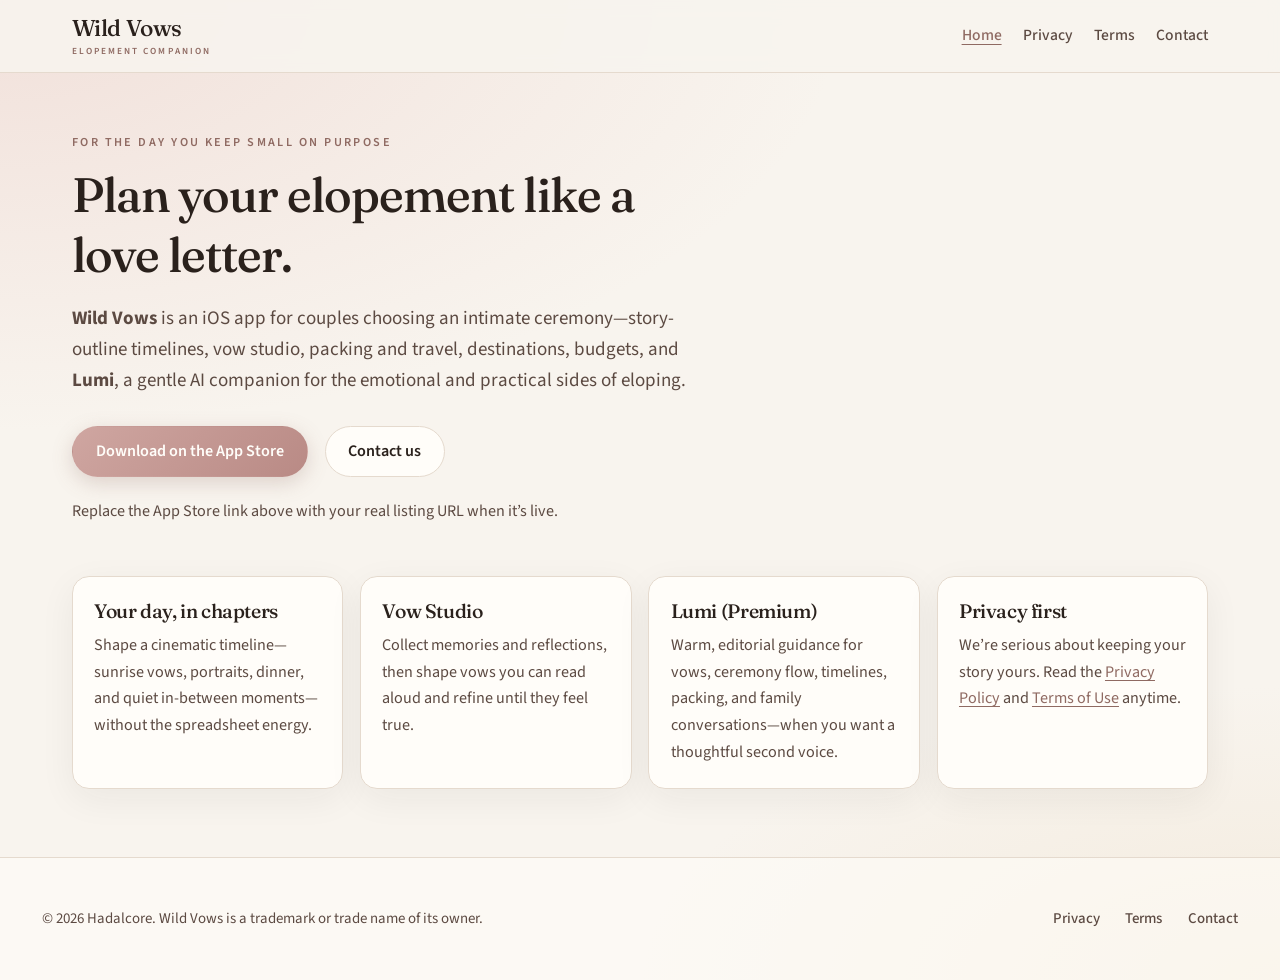
==== index.html @ b52c74f3 "Add files via upload" ====
<!DOCTYPE html>
<html lang="en">
<head>
  <meta charset="utf-8">
  <meta name="viewport" content="width=device-width, initial-scale=1">
  <title>Wild Vows — Elopement planning, made gentle</title>
  <meta name="description" content="Wild Vows helps couples plan intimate elopements—timelines, vows, packing, destinations, and thoughtful AI guidance.">
  <link rel="preconnect" href="https://fonts.googleapis.com">
  <link rel="preconnect" href="https://fonts.gstatic.com" crossorigin>
  <link href="https://fonts.googleapis.com/css2?family=Fraunces:ital,opsz,wght@0,9..144,400;0,9..144,600;1,9..144,400&family=Source+Sans+3:ital,wght@0,400;0,600;0,700;1,400&display=swap" rel="stylesheet">
  <link rel="stylesheet" href="css/styles.css">
  <link rel="icon" href="data:image/svg+xml,<svg xmlns='http://www.w3.org/2000/svg' viewBox='0 0 32 32'><text y='24' font-size='24'>💍</text></svg>">
</head>
<body>
  <a class="skip-link" href="#main">Skip to content</a>
  <header class="site-header">
    <div class="site-header__inner">
      <a class="site-logo" href="index.html">Wild Vows <small>Elopement companion</small></a>
      <nav class="nav" aria-label="Primary">
        <a href="index.html" aria-current="page">Home</a>
        <a href="privacy/">Privacy</a>
        <a href="terms/">Terms</a>
        <a href="contact/">Contact</a>
      </nav>
    </div>
  </header>

  <main id="main">
    <section class="hero">
      <p class="hero__eyebrow">For the day you keep small on purpose</p>
      <h1>Plan your elopement like a love letter.</h1>
      <p class="hero__lead">
        <strong>Wild Vows</strong> is an iOS app for couples choosing an intimate ceremony—story-outline timelines, vow studio, packing and travel, destinations, budgets, and <strong>Lumi</strong>, a gentle AI companion for the emotional and practical sides of eloping.
      </p>
      <div class="btn-row">
        <a class="btn btn--primary" href="https://apps.apple.com/app/wild-vows/id0000000000" rel="noopener">Download on the App Store</a>
        <a class="btn btn--ghost" href="contact/">Contact us</a>
      </div>
      <p class="hero__lead" style="margin-top:1.25rem;font-size:0.95rem;">
        Replace the App Store link above with your real listing URL when it’s live.
      </p>
    </section>

    <div class="panel-grid" aria-label="Highlights">
      <article class="panel">
        <h2>Your day, in chapters</h2>
        <p>Shape a cinematic timeline—sunrise vows, portraits, dinner, and quiet in-between moments—without the spreadsheet energy.</p>
      </article>
      <article class="panel">
        <h2>Vow Studio</h2>
        <p>Collect memories and reflections, then shape vows you can read aloud and refine until they feel true.</p>
      </article>
      <article class="panel">
        <h2>Lumi (Premium)</h2>
        <p>Warm, editorial guidance for vows, ceremony flow, timelines, packing, and family conversations—when you want a thoughtful second voice.</p>
      </article>
      <article class="panel">
        <h2>Privacy first</h2>
        <p>We’re serious about keeping your story yours. Read the <a href="privacy/">Privacy Policy</a> and <a href="terms/">Terms of Use</a> anytime.</p>
      </article>
    </div>
  </main>

  <footer class="site-footer">
    <div class="site-footer__inner">
      <p>© <span id="y"></span> Hadalcore. Wild Vows is a trademark or trade name of its owner.</p>
      <nav aria-label="Footer">
        <a href="privacy/">Privacy</a>
        <a href="terms/">Terms</a>
        <a href="contact/">Contact</a>
      </nav>
    </div>
  </footer>
  <script>document.getElementById("y").textContent = new Date().getFullYear();</script>
</body>
</html>
---- css/styles.css ----
/* Wild Vows — static site (GitHub Pages) */

:root {
  --cream: #f8f4ee;
  --cream-warm: #f0e8df;
  --ivory: #fffdf9;
  --ink: #2a211c;
  --ink-soft: #5c4a42;
  --rose: #b98a85;
  --rose-deep: #8f6a62;
  --hairline: #e5dace;
  --max: 42rem;
  --page-pad: clamp(1.25rem, 4vw, 2.5rem);
}

*,
*::before,
*::after {
  box-sizing: border-box;
}

html {
  font-size: 106%;
  scroll-behavior: smooth;
}

body {
  margin: 0;
  min-height: 100vh;
  font-family: "Source Sans 3", system-ui, sans-serif;
  font-weight: 400;
  line-height: 1.65;
  color: var(--ink);
  background: var(--cream);
  background-image:
    radial-gradient(ellipse 120% 80% at 0% 0%, rgba(233, 200, 194, 0.45), transparent 55%),
    radial-gradient(ellipse 100% 60% at 100% 100%, rgba(234, 216, 188, 0.35), transparent 50%);
}

h1,
h2,
h3,
.site-logo {
  font-family: "Fraunces", Georgia, serif;
  font-weight: 500;
  line-height: 1.25;
  letter-spacing: -0.02em;
}

a {
  color: var(--rose-deep);
  text-decoration-thickness: 1px;
  text-underline-offset: 3px;
}

a:hover {
  color: var(--ink);
}

.skip-link {
  position: absolute;
  left: -9999px;
  top: auto;
  width: 1px;
  height: 1px;
  overflow: hidden;
}

.skip-link:focus {
  position: fixed;
  left: var(--page-pad);
  top: 1rem;
  width: auto;
  height: auto;
  padding: 0.5rem 1rem;
  background: var(--ivory);
  border: 1px solid var(--hairline);
  border-radius: 8px;
  z-index: 1000;
}

.site-header {
  position: sticky;
  top: 0;
  z-index: 50;
  background: rgba(248, 244, 238, 0.88);
  backdrop-filter: blur(10px);
  border-bottom: 1px solid var(--hairline);
}

.site-header__inner {
  max-width: 72rem;
  margin: 0 auto;
  padding: 0.85rem var(--page-pad);
  display: flex;
  align-items: center;
  justify-content: space-between;
  gap: 1rem;
  flex-wrap: wrap;
}

.site-logo {
  font-size: 1.35rem;
  color: var(--ink);
  text-decoration: none;
}

.site-logo span {
  font-weight: 600;
}

.site-logo small {
  display: block;
  font-family: "Source Sans 3", sans-serif;
  font-size: 0.55rem;
  font-weight: 600;
  letter-spacing: 0.22em;
  text-transform: uppercase;
  color: var(--rose-deep);
  margin-top: 0.15rem;
}

.nav {
  display: flex;
  flex-wrap: wrap;
  gap: 0.35rem 1.25rem;
  font-size: 0.92rem;
  font-weight: 500;
}

.nav a {
  color: var(--ink-soft);
  text-decoration: none;
}

.nav a:hover {
  color: var(--ink);
}

.nav a[aria-current="page"] {
  color: var(--rose-deep);
  text-decoration: underline;
  text-underline-offset: 4px;
}

main {
  max-width: 72rem;
  margin: 0 auto;
  padding: clamp(2rem, 5vw, 3.5rem) var(--page-pad) 4rem;
}

.hero {
  max-width: 38rem;
  margin-bottom: 3rem;
}

.hero__eyebrow {
  font-size: 0.72rem;
  font-weight: 600;
  letter-spacing: 0.2em;
  text-transform: uppercase;
  color: var(--rose-deep);
  margin: 0 0 0.75rem;
}

.hero h1 {
  font-size: clamp(2.1rem, 5vw, 2.85rem);
  margin: 0 0 1rem;
  color: var(--ink);
}

.hero__lead {
  font-size: 1.12rem;
  color: var(--ink-soft);
  margin: 0 0 1.75rem;
}

.btn-row {
  display: flex;
  flex-wrap: wrap;
  gap: 0.75rem 1rem;
}

.btn {
  display: inline-flex;
  align-items: center;
  justify-content: center;
  padding: 0.65rem 1.35rem;
  font-family: inherit;
  font-size: 0.95rem;
  font-weight: 600;
  border-radius: 999px;
  border: 1px solid transparent;
  text-decoration: none;
  cursor: pointer;
  transition: transform 0.15s ease, box-shadow 0.15s ease;
}

.btn:active {
  transform: scale(0.98);
}

.btn--primary {
  background: linear-gradient(135deg, #cfa6a1, #b98a85);
  color: var(--ivory);
  box-shadow: 0 6px 20px rgba(143, 106, 98, 0.25);
}

.btn--primary:hover {
  color: var(--ivory);
  box-shadow: 0 8px 26px rgba(143, 106, 98, 0.32);
}

.btn--ghost {
  background: var(--ivory);
  color: var(--ink);
  border-color: var(--hairline);
}

.btn--ghost:hover {
  border-color: var(--rose);
  color: var(--ink);
}

.panel-grid {
  display: grid;
  gap: 1rem;
  grid-template-columns: repeat(auto-fit, minmax(15rem, 1fr));
  margin-top: 2.5rem;
}

.panel {
  background: var(--ivory);
  border: 1px solid var(--hairline);
  border-radius: 1rem;
  padding: 1.35rem 1.25rem;
  box-shadow: 0 10px 36px rgba(42, 33, 28, 0.06);
}

.panel h2 {
  font-size: 1.15rem;
  margin: 0 0 0.5rem;
}

.panel p {
  margin: 0;
  font-size: 0.95rem;
  color: var(--ink-soft);
}

.legal {
  max-width: var(--max);
}

.legal h1 {
  font-size: clamp(1.75rem, 4vw, 2.25rem);
  margin-bottom: 0.5rem;
}

.legal .meta {
  font-size: 0.88rem;
  color: var(--ink-soft);
  margin-bottom: 2rem;
}

.legal h2 {
  font-size: 1.25rem;
  margin: 2rem 0 0.65rem;
}

.legal h3 {
  font-size: 1.05rem;
  margin: 1.35rem 0 0.45rem;
}

.legal p,
.legal li {
  margin: 0 0 0.85rem;
  color: var(--ink-soft);
}

.legal ul {
  padding-left: 1.25rem;
}

.legal a {
  font-weight: 600;
}

.site-footer {
  margin-top: auto;
  padding: 2rem var(--page-pad);
  border-top: 1px solid var(--hairline);
  background: rgba(255, 253, 249, 0.6);
}

.site-footer__inner {
  max-width: 72rem;
  margin: 0 auto;
  display: flex;
  flex-wrap: wrap;
  gap: 1rem 2rem;
  justify-content: space-between;
  align-items: center;
  font-size: 0.88rem;
  color: var(--ink-soft);
}

.site-footer nav {
  display: flex;
  flex-wrap: wrap;
  gap: 1rem 1.5rem;
}

.site-footer a {
  color: var(--ink-soft);
  text-decoration: none;
  font-weight: 500;
}

.site-footer a:hover {
  color: var(--ink);
  text-decoration: underline;
}

/* Forms */
.form-card {
  max-width: 28rem;
  background: var(--ivory);
  border: 1px solid var(--hairline);
  border-radius: 1rem;
  padding: 1.75rem;
  box-shadow: 0 12px 40px rgba(42, 33, 28, 0.07);
}

.form-group {
  margin-bottom: 1.1rem;
}

.form-group label {
  display: block;
  font-size: 0.82rem;
  font-weight: 600;
  letter-spacing: 0.06em;
  text-transform: uppercase;
  color: var(--rose-deep);
  margin-bottom: 0.35rem;
}

.form-group input,
.form-group textarea,
.form-group select {
  width: 100%;
  padding: 0.65rem 0.75rem;
  font: inherit;
  border: 1px solid var(--hairline);
  border-radius: 0.5rem;
  background: var(--cream);
  color: var(--ink);
}

.form-group textarea {
  min-height: 8rem;
  resize: vertical;
}

.form-group small {
  display: block;
  margin-top: 0.35rem;
  font-size: 0.8rem;
  color: var(--ink-soft);
}

.honey {
  position: absolute;
  left: -9999px;
  width: 1px;
  height: 1px;
  overflow: hidden;
}

.thanks {
  max-width: var(--max);
}

.thanks h1 {
  margin-top: 0;
}
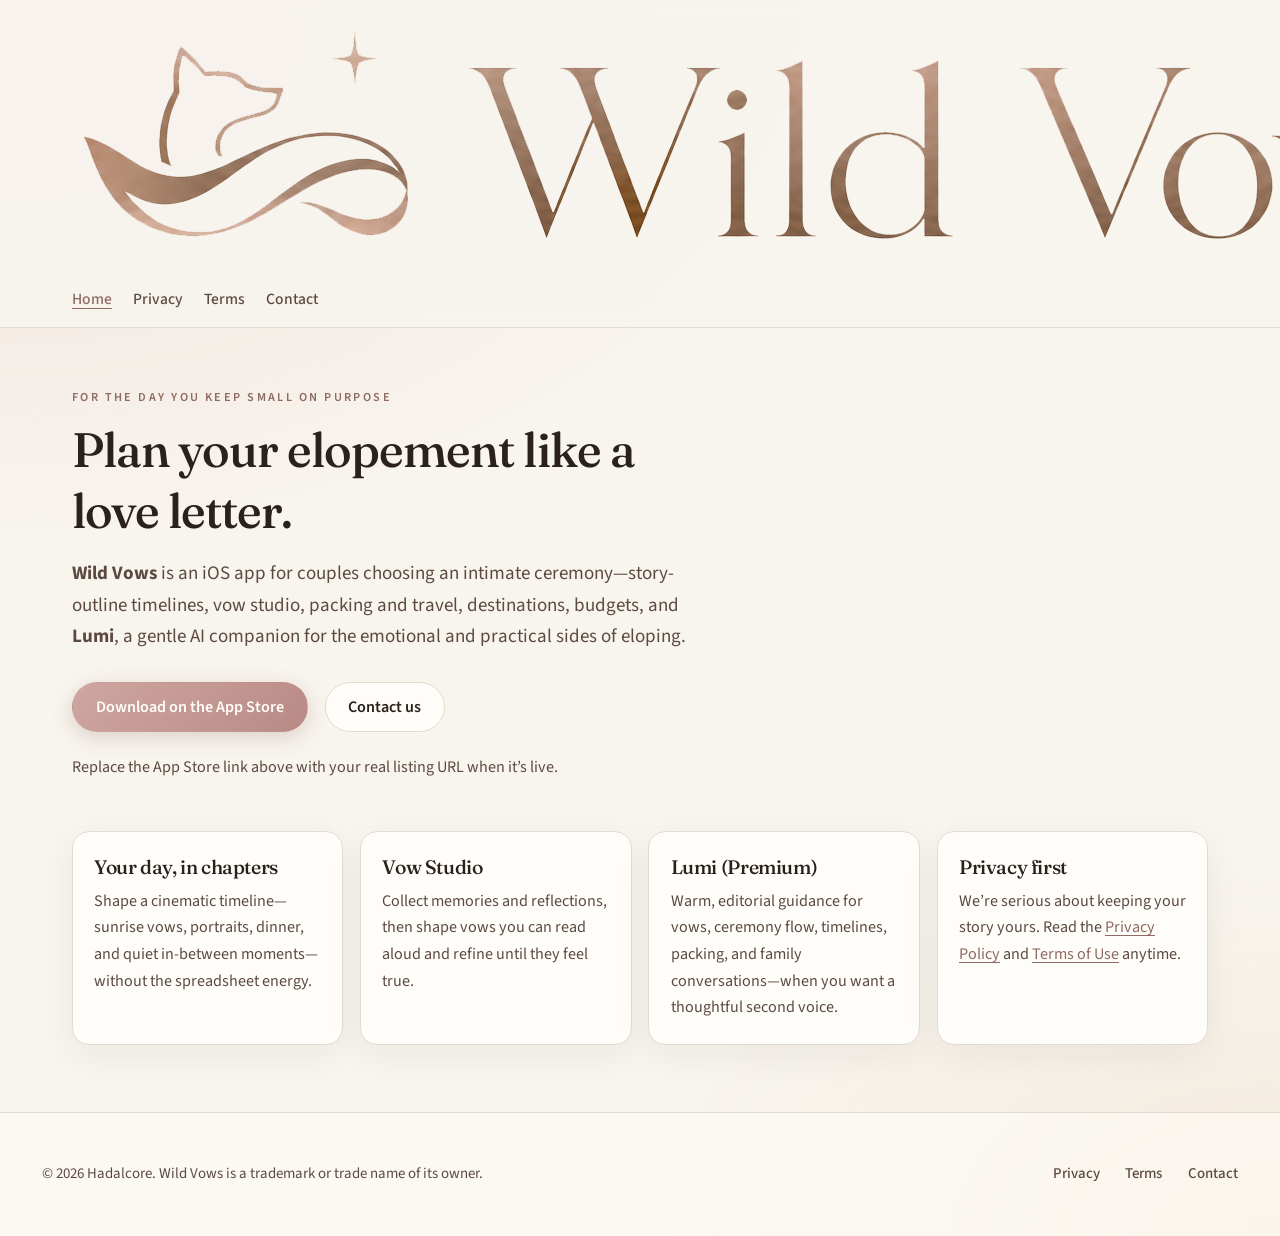
==== commit 16016fca: "Update index.html" ====
--- a/index.html
+++ b/index.html
@@ -15,7 +15,9 @@
   <a class="skip-link" href="#main">Skip to content</a>
   <header class="site-header">
     <div class="site-header__inner">
-      <a class="site-logo" href="index.html">Wild Vows <small>Elopement companion</small></a>
+      <a class="site-logo" href="index.html">
+  <img src="app-logo.png" alt="Wild Vows" class="site-logo__image">
+</a>
       <nav class="nav" aria-label="Primary">
         <a href="index.html" aria-current="page">Home</a>
         <a href="privacy/">Privacy</a>
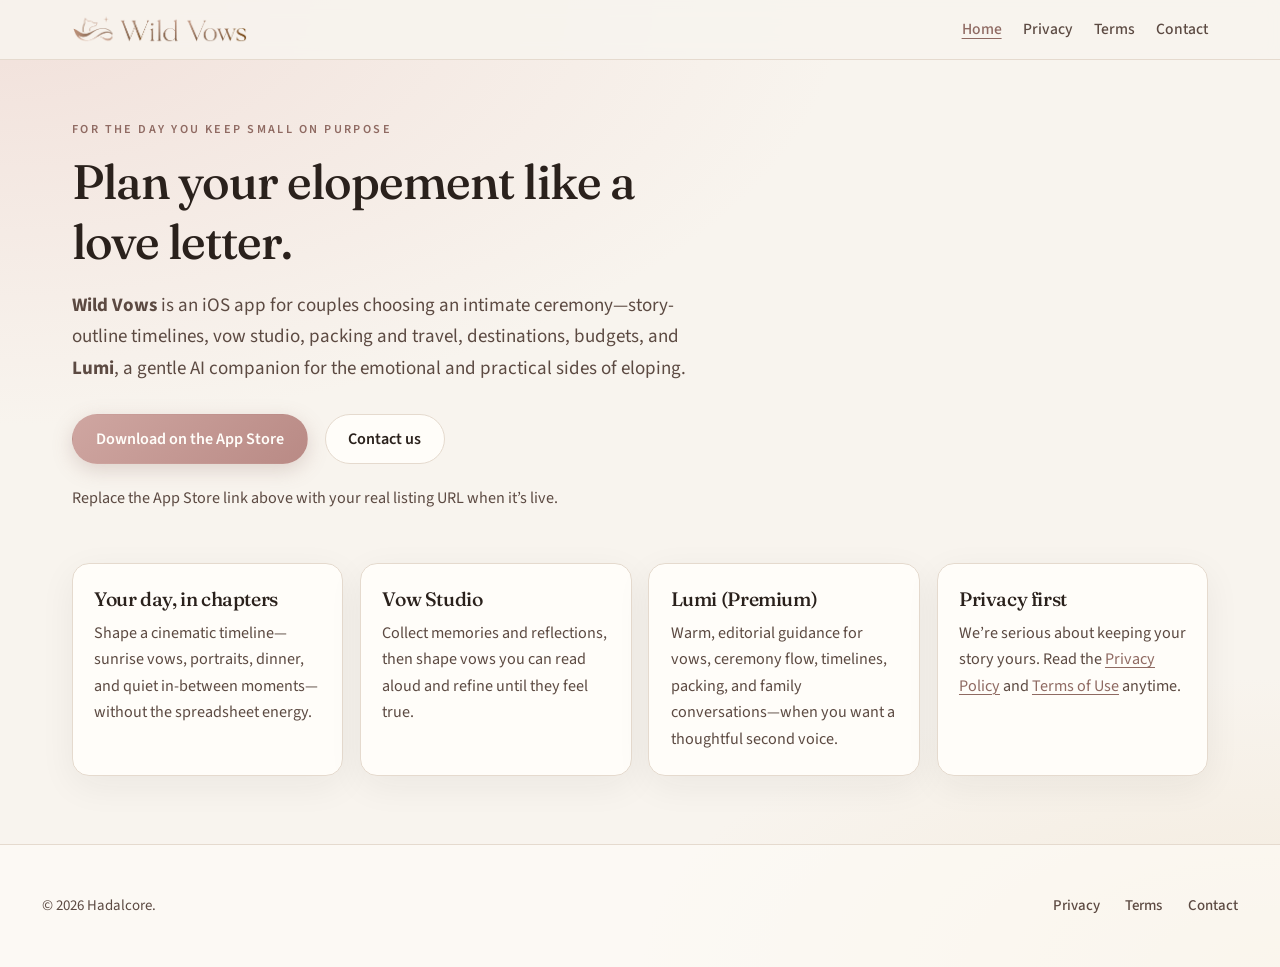
==== commit 80a29c48: "Update index.html" ====
--- a/index.html
+++ b/index.html
@@ -65,7 +65,7 @@
 
   <footer class="site-footer">
     <div class="site-footer__inner">
-      <p>© <span id="y"></span> Hadalcore. Wild Vows is a trademark or trade name of its owner.</p>
+      <p>© <span id="y"></span> Hadalcore.</p>
       <nav aria-label="Footer">
         <a href="privacy/">Privacy</a>
         <a href="terms/">Terms</a>
--- a/css/styles.css
+++ b/css/styles.css
@@ -386,3 +386,9 @@
 .thanks h1 {
   margin-top: 0;
 }
+
+.site-logo__image {
+    height: 30px;
+    width: auto;
+    display: block;
+}
